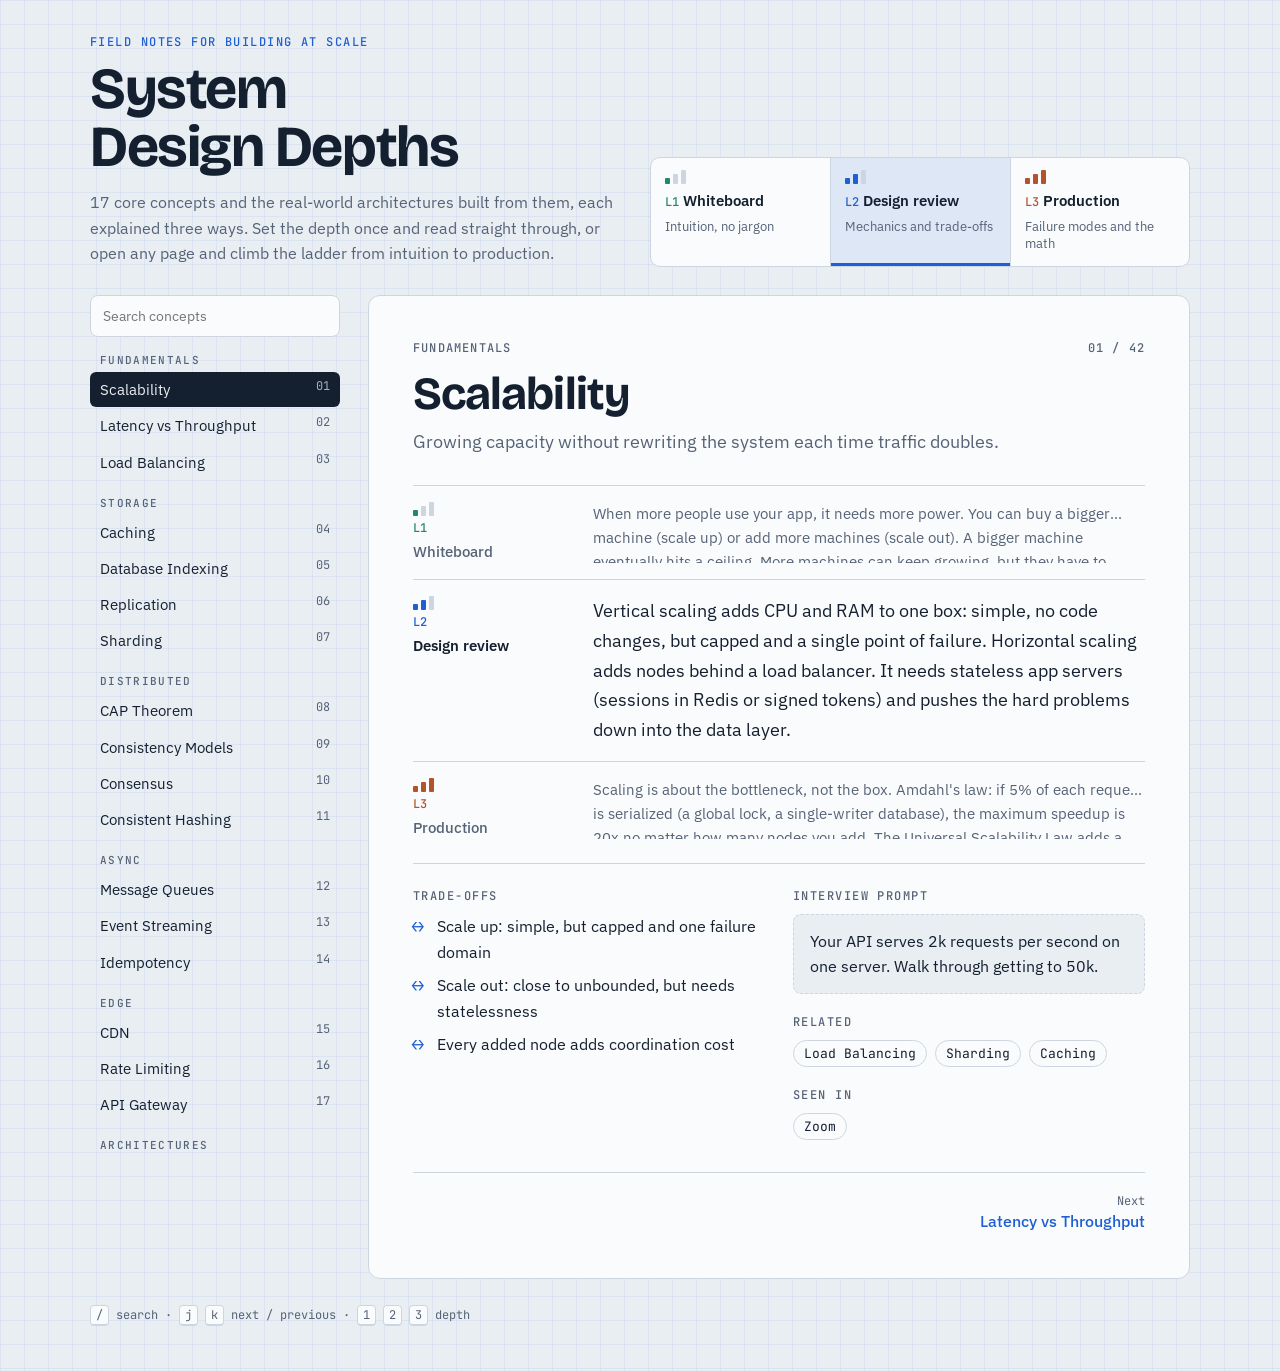
==== index.html @ 09b4d07f "Add ad click aggregator architecture and update README Co-Authored-By: Claude Opus 5.5 <noreply@anth" ====
<!doctype html>
<title>System Design Depths</title>
<meta charset="utf-8">
<meta name="viewport" content="width=device-width, initial-scale=1, viewport-fit=cover">
<meta name="description" content="Core system design concepts, each explained at three depths: whiteboard intuition, design-review mechanics, and production failure modes.">
<link rel="preconnect" href="https://fonts.googleapis.com">
<link rel="preconnect" href="https://fonts.gstatic.com" crossorigin>
<link rel="stylesheet" href="https://fonts.googleapis.com/css2?family=Bricolage+Grotesque:opsz,wght@12..96,500;12..96,700&family=IBM+Plex+Sans:wght@400;500;600&family=JetBrains+Mono:wght@400;500&display=swap">
<link rel="stylesheet" href="styles.css">

<div class="app">
  <header class="top">
    <div class="brand">
      <p class="eyebrow">Field notes for building at scale</p>
      <h1>System Design Depths</h1>
      <p class="lede">17 core concepts and the real-world architectures built from them, each explained three ways. Set the depth once and read straight through, or open any page and climb the ladder from intuition to production.</p>
    </div>
    <div class="dial" role="radiogroup" aria-label="Explanation depth">
      <button type="button" role="radio" data-depth="0" aria-checked="false">
        <span class="bars" data-lv="0"><i></i><i></i><i></i></span>
        <span><b>L1</b> <span class="nm">Whiteboard</span></span>
        <small>Intuition, no jargon</small>
      </button>
      <button type="button" role="radio" data-depth="1" aria-checked="true">
        <span class="bars" data-lv="1"><i></i><i></i><i></i></span>
        <span><b>L2</b> <span class="nm">Design review</span></span>
        <small>Mechanics and trade-offs</small>
      </button>
      <button type="button" role="radio" data-depth="2" aria-checked="false">
        <span class="bars" data-lv="2"><i></i><i></i><i></i></span>
        <span><b>L3</b> <span class="nm">Production</span></span>
        <small>Failure modes and the math</small>
      </button>
    </div>
  </header>

  <div class="layout">
    <nav class="index" aria-label="Concepts">
      <label for="q" class="sr">Search concepts</label>
      <input id="q" type="search" placeholder="Search concepts" autocomplete="off">
      <div id="nav"></div>
    </nav>
    <main id="sheet" class="sheet" tabindex="-1"></main>
  </div>

  <footer>
    <kbd>/</kbd> search · <kbd>j</kbd> <kbd>k</kbd> next / previous · <kbd>1</kbd> <kbd>2</kbd> <kbd>3</kbd> depth
  </footer>
</div>

<script src="data/fundamentals.js"></script>
<script src="data/storage.js"></script>
<script src="data/distributed.js"></script>
<script src="data/async.js"></script>
<script src="data/edge.js"></script>
<script src="data/cases/url-shortener.js"></script>
<script src="data/cases/typeahead.js"></script>
<script src="data/cases/youtube.js"></script>
<script src="data/cases/linkedin.js"></script>
<script src="data/cases/whatsapp.js"></script>
<script src="data/cases/uber.js"></script>
<script src="data/cases/dropbox.js"></script>
<script src="data/cases/ticketmaster.js"></script>
<script src="data/cases/payments.js"></script>
<script src="data/cases/netflix.js"></script>
<script src="data/cases/instagram.js"></script>
<script src="data/cases/google-docs.js"></script>
<script src="data/cases/twitter.js"></script>
<script src="data/cases/slack.js"></script>
<script src="data/cases/google-maps.js"></script>
<script src="data/cases/spotify.js"></script>
<script src="data/cases/airbnb.js"></script>
<script src="data/cases/zoom.js"></script>
<script src="data/cases/web-crawler.js"></script>
<script src="data/cases/amazon.js"></script>
<script src="data/cases/tiktok.js"></script>
<script src="data/cases/discord.js"></script>
<script src="data/cases/reddit.js"></script>
<script src="data/cases/stock-exchange.js"></script>
<script src="data/cases/notifications.js"></script>
<script src="data/cases/key-value-store.js"></script>
<script src="data/cases/metrics-monitoring.js"></script>
<script src="data/cases/llm-chat.js"></script>
<script src="data/cases/ad-click-aggregator.js"></script>
<script src="app.js"></script>
<script src="keys.js"></script>
---- styles.css ----
/* Layout: drafting sheet. Concept index rail on the left, one concept sheet on the right, depth dial above both. */
:root {
  --paper: #E9EEF3;
  --sheet: #FAFBFC;
  --ink: #142030;
  --muted: #566377;
  --line: #CDD6E0;
  --grid: rgba(31, 95, 209, .07);
  --accent: #1F5FD1;
  --l1: #23876A;
  --l2: #1F5FD1;
  --l3: #B4532A;
  --display: "Bricolage Grotesque", "Segoe UI", system-ui, sans-serif;
  --body: "IBM Plex Sans", system-ui, -apple-system, "Segoe UI", sans-serif;
  --mono: "JetBrains Mono", ui-monospace, Consolas, monospace;
}
@media (prefers-color-scheme: dark) {
  :root:not([data-theme="light"]) {
    --paper: #0E141C; --sheet: #141C27; --ink: #E3E9F1; --muted: #93A0B3; --line: #283444;
    --grid: rgba(118, 162, 242, .06); --accent: #76A2F2; --l1: #5CC4A2; --l2: #76A2F2; --l3: #EC8D5E;
    color-scheme: dark;
  }
}
:root[data-theme="dark"] {
  --paper: #0E141C; --sheet: #141C27; --ink: #E3E9F1; --muted: #93A0B3; --line: #283444;
  --grid: rgba(118, 162, 242, .06); --accent: #76A2F2; --l1: #5CC4A2; --l2: #76A2F2; --l3: #EC8D5E;
  color-scheme: dark;
}

* { box-sizing: border-box; }
body {
  margin: 0;
  background-color: var(--paper);
  background-image: linear-gradient(var(--grid) 1px, transparent 1px), linear-gradient(90deg, var(--grid) 1px, transparent 1px);
  background-size: 24px 24px;
  color: var(--ink);
  font: 16px/1.6 var(--body);
}
.app { max-width: 1180px; margin: 0 auto; padding-inline: clamp(16px, 4vw, 40px); padding-block: 36px 48px; display: grid; gap: 28px; }
.sr { position: absolute; width: 1px; height: 1px; overflow: hidden; clip: rect(0 0 0 0); white-space: nowrap; }

/* Header */
.top { display: flex; flex-wrap: wrap; gap: 24px; align-items: end; justify-content: space-between; }
.brand { min-width: 0; flex: 1 1 380px; }
.eyebrow { font: 500 12px/1 var(--mono); letter-spacing: .12em; text-transform: uppercase; color: var(--accent); margin: 0 0 12px; }
h1 { font: 700 clamp(36px, 5.5vw, 58px)/1 var(--display); letter-spacing: -.025em; margin: 0; text-wrap: balance; }
.lede { color: var(--muted); max-width: 56ch; margin: 14px 0 0; }

/* Depth dial */
[data-depth="0"], [data-d="0"] { --c: var(--l1); }
[data-depth="1"], [data-d="1"] { --c: var(--l2); }
[data-depth="2"], [data-d="2"] { --c: var(--l3); }
.dial { display: grid; grid-template-columns: repeat(3, minmax(0, 1fr)); border: 1px solid var(--line); border-radius: 10px; background: var(--sheet); overflow: hidden; width: min(100%, 540px); }
.dial button { all: unset; cursor: pointer; display: grid; gap: 4px; align-content: start; padding: 12px 14px 14px; border-left: 1px solid var(--line); }
.dial button:first-child { border-left: 0; }
.dial button:hover { background: color-mix(in srgb, var(--c) 6%, var(--sheet)); }
.dial button[aria-checked="true"] { background: color-mix(in srgb, var(--c) 13%, var(--sheet)); box-shadow: inset 0 -3px 0 var(--c); }
.dial button:focus-visible, .lv:focus-visible { outline: 2px solid var(--accent); outline-offset: -2px; }
.dial b, .lv b { font: 500 12px var(--mono); color: var(--c); }
.dial .nm { font-weight: 600; font-size: 15px; }
.dial small { color: var(--muted); font-size: 12.5px; line-height: 1.35; }
.bars { display: flex; gap: 3px; align-items: end; height: 14px; }
.bars i { width: 5px; background: var(--line); border-radius: 1px; }
.bars i:nth-child(1) { height: 6px; }
.bars i:nth-child(2) { height: 10px; }
.bars i:nth-child(3) { height: 14px; }
.bars[data-lv="0"] i:nth-child(1), .bars[data-lv="1"] i:nth-child(-n+2), .bars[data-lv="2"] i { background: var(--c); }

/* Index rail */
.layout { display: grid; grid-template-columns: 250px minmax(0, 1fr); gap: 28px; align-items: start; }
.index { position: sticky; top: calc(env(safe-area-inset-top, 0px) + 16px); display: grid; gap: 18px; max-height: calc(100vh - 32px); overflow: auto; min-width: 0; }
#q { width: 100%; font: inherit; font-size: 14px; padding: 9px 12px; border: 1px solid var(--line); border-radius: 8px; background: var(--sheet); color: var(--ink); }
#q:focus-visible { outline: 2px solid var(--accent); outline-offset: 1px; }
#nav { display: grid; gap: 18px; }
.group h3 { font: 500 11px/1 var(--mono); letter-spacing: .12em; text-transform: uppercase; color: var(--muted); margin: 0 0 6px 10px; }
.group ul { list-style: none; margin: 0; padding: 0; display: grid; gap: 1px; }
.group a { display: flex; justify-content: space-between; gap: 8px; padding: 6px 10px; border-radius: 6px; color: var(--ink); text-decoration: none; font-size: 14.5px; }
.group a:hover { background: var(--sheet); }
.group a:focus-visible { outline: 2px solid var(--accent); outline-offset: -2px; }
.group a[aria-current="page"] { background: var(--ink); color: var(--paper); }
.group .n { font: 12px var(--mono); color: var(--muted); font-variant-numeric: tabular-nums; }
.group a[aria-current="page"] .n { color: inherit; opacity: .7; }
.empty { color: var(--muted); font-size: 14px; margin: 0 10px; }

/* Concept sheet */
.sheet { background: var(--sheet); border: 1px solid var(--line); border-radius: 12px; padding: clamp(20px, 4vw, 44px); min-width: 0; outline: none; }
.meta { display: flex; justify-content: space-between; gap: 12px; font: 500 12px var(--mono); letter-spacing: .1em; text-transform: uppercase; color: var(--muted); }
.sheet h2 { font: 700 clamp(30px, 4.5vw, 46px)/1.05 var(--display); letter-spacing: -.02em; margin: 14px 0 10px; text-wrap: balance; }
.tag { font-size: 18px; color: var(--muted); margin: 0 0 28px; max-width: 60ch; }

.ladder { display: grid; margin-bottom: 8px; }
.rung { display: grid; grid-template-columns: 160px minmax(0, 1fr); gap: 20px; padding: 16px 0; border-top: 1px solid var(--line); cursor: pointer; }
.rung.on { cursor: default; }
.lv { all: unset; cursor: pointer; display: grid; gap: 4px; align-content: start; }
.lv span:last-child { font-weight: 600; font-size: 14.5px; }
.rung:not(.on) .lv span:last-child { color: var(--muted); font-weight: 500; }
.rung p { margin: 0; max-width: 66ch; }
.rung:not(.on) p { color: var(--muted); font-size: 15px; display: -webkit-box; -webkit-line-clamp: 1; -webkit-box-orient: vertical; overflow: hidden; }
.rung:not(.on):hover p { color: var(--ink); }
.rung.on p { font-size: 17.5px; line-height: 1.7; }

.facts { display: grid; grid-template-columns: repeat(auto-fit, minmax(260px, 1fr)); gap: 28px; border-top: 1px solid var(--line); padding-top: 24px; }
.facts > div { min-width: 0; }
h4 { font: 500 12px var(--mono); letter-spacing: .12em; text-transform: uppercase; color: var(--muted); margin: 0 0 10px; }
.trade { list-style: none; padding: 0; margin: 0; display: grid; gap: 8px; }
.trade li { padding-left: 24px; position: relative; }
.trade li::before { content: "\2194"; position: absolute; left: 0; color: var(--accent); font-family: var(--mono); }
.trade.key li::before { content: "\25B8"; }
h4.sp { margin-top: 20px; }

/* Architecture blueprint */
.note { font: 12.5px/1.5 var(--mono); color: var(--muted); margin: -16px 0 24px; }
.blueprint { display: grid; gap: 10px; margin-bottom: 28px; }
.blueprint h4 { margin: 8px 0 0; }
.scale { display: grid; grid-template-columns: repeat(auto-fit, minmax(150px, 1fr)); gap: 12px 20px; margin: 0; }
.scale div { border-top: 1px solid var(--ink); padding-top: 8px; min-width: 0; }
.scale dt { font: 12px/1.4 var(--mono); color: var(--muted); }
.scale dd { margin: 4px 0 0; font: 600 19px/1.25 var(--display); font-variant-numeric: tabular-nums; }
.flow { list-style: none; margin: 0; padding: 0; display: flex; flex-wrap: wrap; align-items: center; gap: 8px 6px; }
.flow li { display: flex; align-items: center; gap: 6px; font: 13px var(--mono); }
.flow li + li::before { content: "\2192"; color: var(--accent); }
.flow span { padding: 6px 10px; border: 1px solid var(--line); border-radius: 6px; background: var(--paper); }

.ask { border: 1px dashed var(--line); border-radius: 8px; padding: 14px 16px; background: var(--paper); }
.ask p { margin: 0; font-size: 15.5px; }
.nums-wrap { overflow-x: auto; margin-top: 24px; }
.nums { width: 100%; border-collapse: collapse; font-size: 14px; font-variant-numeric: tabular-nums; }
.nums td { padding: 6px 0; border-bottom: 1px solid var(--line); }
.nums td:last-child { text-align: right; font-family: var(--mono); padding-left: 16px; white-space: nowrap; }
.related { display: flex; flex-wrap: wrap; gap: 8px; }
.related a { font: 13px var(--mono); padding: 4px 10px; border: 1px solid var(--line); border-radius: 999px; color: var(--ink); text-decoration: none; }
.related a:hover, .related a:focus-visible { border-color: var(--accent); color: var(--accent); outline: none; }
.pager { display: flex; justify-content: space-between; gap: 12px; margin-top: 32px; padding-top: 20px; border-top: 1px solid var(--line); }
.pager a { color: var(--accent); text-decoration: none; font-weight: 500; }
.pager a:last-child { text-align: right; margin-left: auto; }
.pager a span { display: block; font: 12px var(--mono); color: var(--muted); }

footer { font: 12px var(--mono); color: var(--muted); }
kbd { font: 12px var(--mono); border: 1px solid var(--line); border-bottom-width: 2px; border-radius: 4px; padding: 1px 5px; background: var(--sheet); }

@media (prefers-reduced-motion: no-preference) {
  .rung.on p { animation: rise .22s ease-out; }
  @keyframes rise { from { transform: translateY(4px); } to { transform: none; } }
}
@media (max-width: 820px) {
  .layout { grid-template-columns: minmax(0, 1fr); }
  .index { position: static; max-height: none; overflow: visible; }
  #nav { display: flex; gap: 16px; overflow-x: auto; padding-bottom: 6px; }
  .group { flex: none; }
  .group ul { display: flex; gap: 4px; }
  .group a { white-space: nowrap; }
}
@media (max-width: 560px) {
  .rung { grid-template-columns: minmax(0, 1fr); gap: 6px; }
  .dial small { display: none; }
}
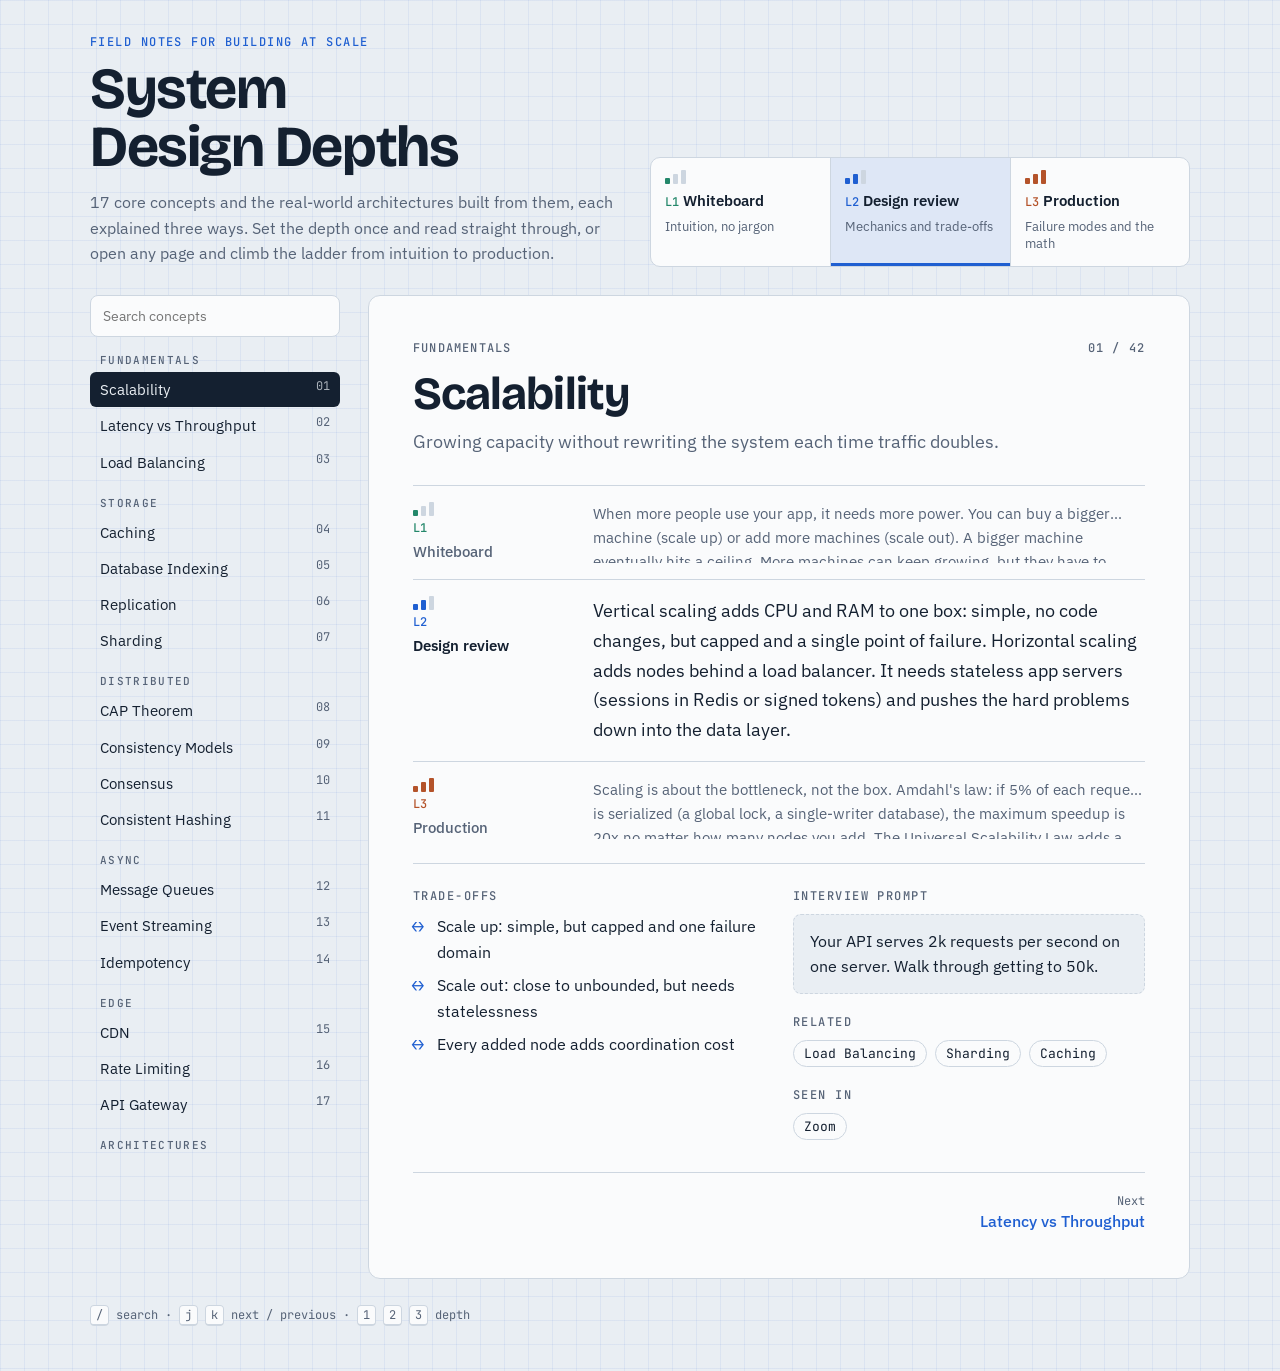
==== commit 8bae5056: "Add notification system architecture Co-Authored-By: Claude Opus 5.5 <noreply@anthropic.com>" ====
--- a/index.html
+++ b/index.html
@@ -78,9 +78,5 @@
 <script src="data/cases/reddit.js"></script>
 <script src="data/cases/stock-exchange.js"></script>
 <script src="data/cases/notifications.js"></script>
-<script src="data/cases/key-value-store.js"></script>
-<script src="data/cases/metrics-monitoring.js"></script>
-<script src="data/cases/llm-chat.js"></script>
-<script src="data/cases/ad-click-aggregator.js"></script>
 <script src="app.js"></script>
 <script src="keys.js"></script>
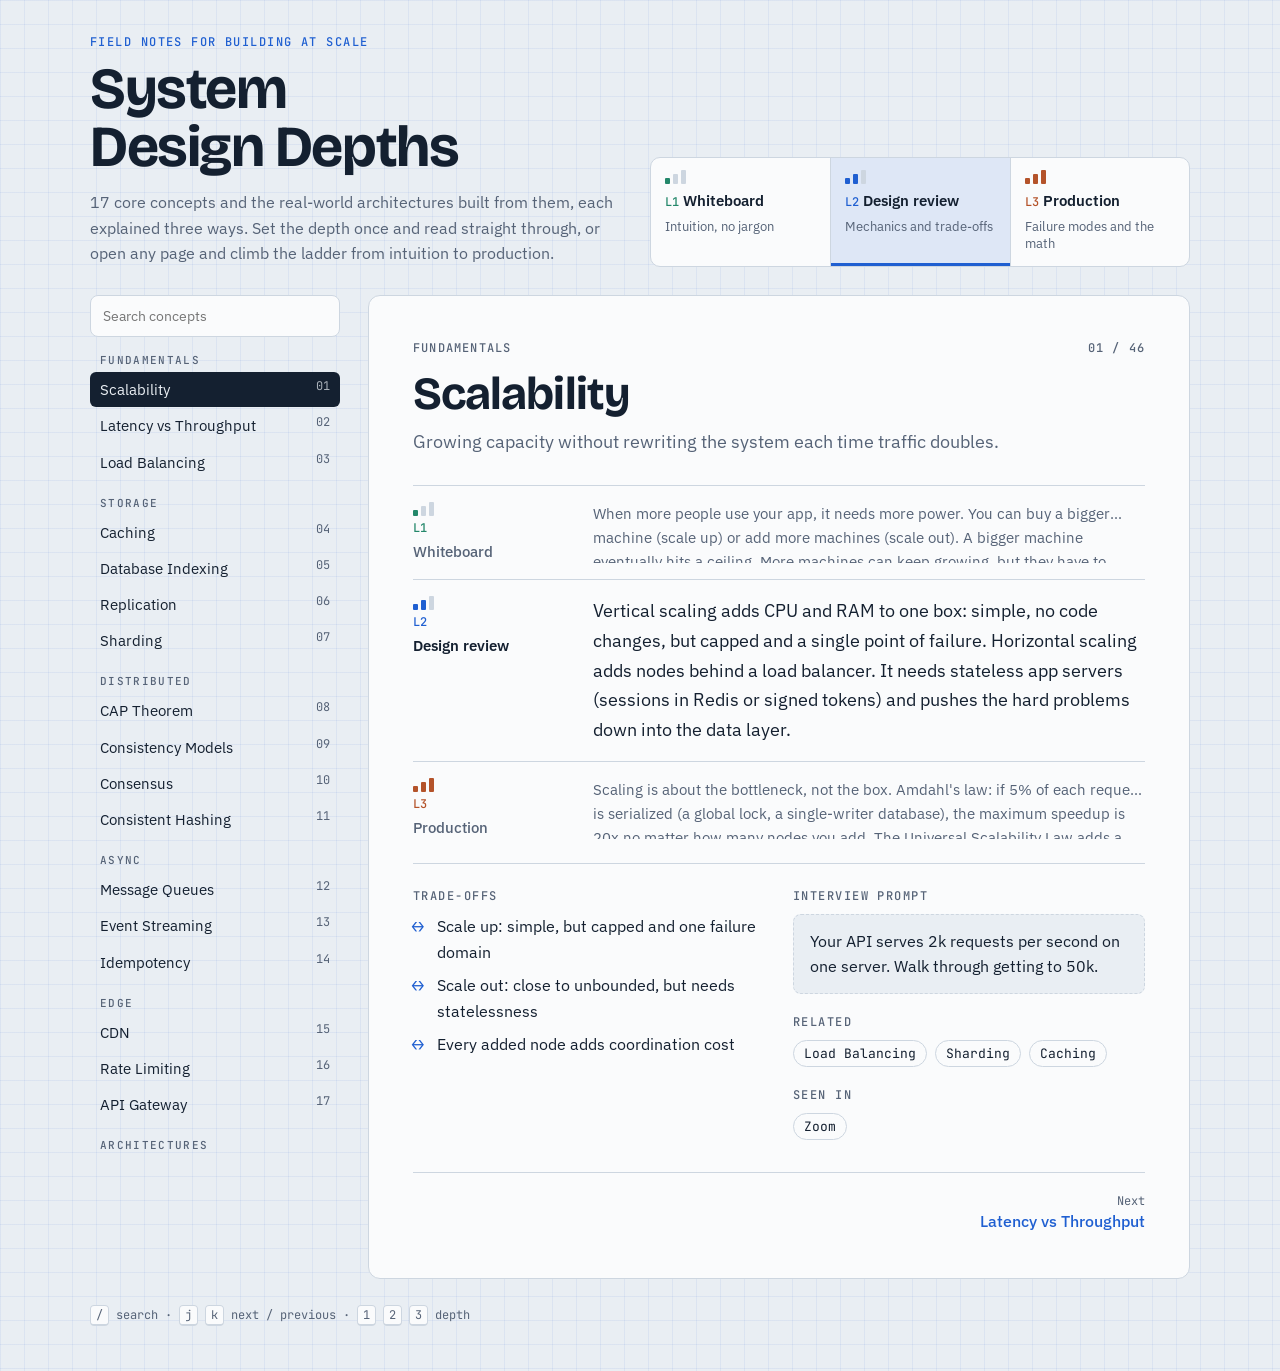
==== commit a981b4f5: "Add depth-bars favicon Co-Authored-By: Claude Opus 5.5 <noreply@anthropic.com>" ====
--- a/index.html
+++ b/index.html
@@ -6,6 +6,7 @@
 <link rel="preconnect" href="https://fonts.googleapis.com">
 <link rel="preconnect" href="https://fonts.gstatic.com" crossorigin>
 <link rel="stylesheet" href="https://fonts.googleapis.com/css2?family=Bricolage+Grotesque:opsz,wght@12..96,500;12..96,700&family=IBM+Plex+Sans:wght@400;500;600&family=JetBrains+Mono:wght@400;500&display=swap">
+<link rel="icon" href="favicon.svg" type="image/svg+xml">
 <link rel="stylesheet" href="styles.css">
 
 <div class="app">
@@ -78,5 +79,9 @@
 <script src="data/cases/reddit.js"></script>
 <script src="data/cases/stock-exchange.js"></script>
 <script src="data/cases/notifications.js"></script>
+<script src="data/cases/key-value-store.js"></script>
+<script src="data/cases/metrics-monitoring.js"></script>
+<script src="data/cases/llm-chat.js"></script>
+<script src="data/cases/ad-click-aggregator.js"></script>
 <script src="app.js"></script>
 <script src="keys.js"></script>
